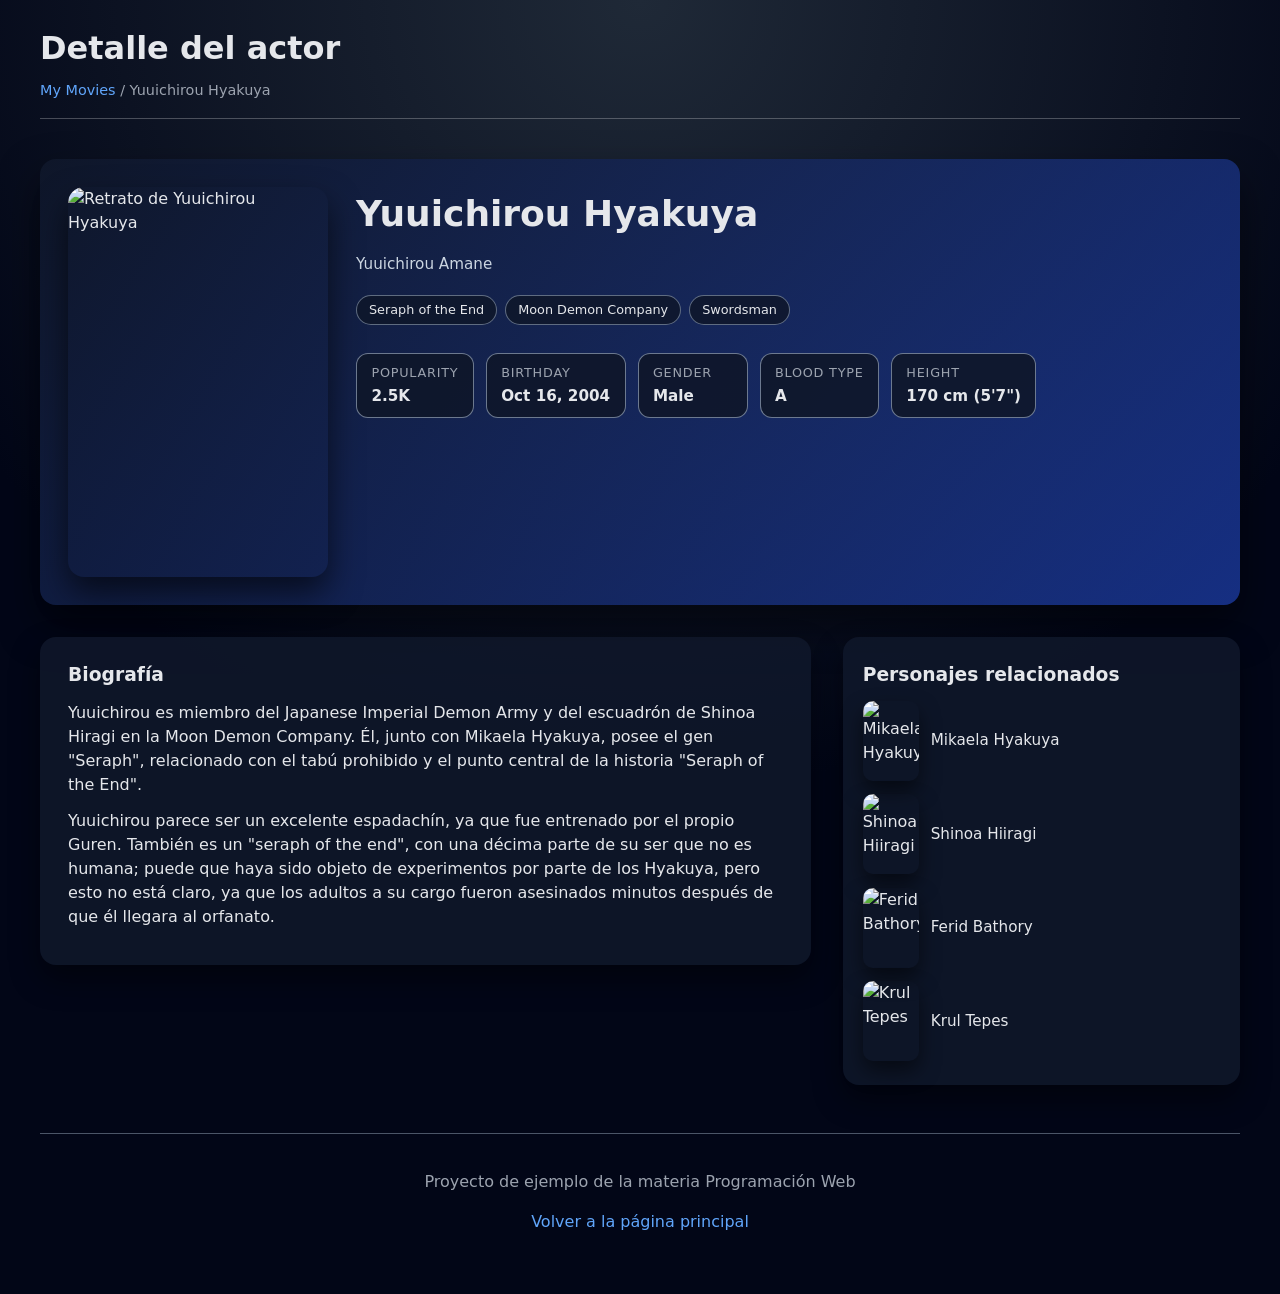
==== actor-yuuichirou.html @ bb5ec311 "Agregar Pagina Autor" ====
<!DOCTYPE html>
<html lang="es">
  <head>
    <meta charset="UTF-8">
    <meta name="viewport" content="width=device-width, initial-scale=1.0">
    <title>Detalle de actor - Yuuichirou Hyakuya</title>
    <link rel="stylesheet" href="css/actor.css">
  </head>
  <body>
    <header class="page-header">
      <h1>Detalle del actor</h1>
      <p class="breadcrumb">
        <a href="index.html">My Movies</a> / Yuuichirou Hyakuya
      </p>
    </header>

    <main class="actor-page">
      <section class="actor-hero">
        <div class="actor-main">
          <img
            class="actor-photo"
            src="https://s4.anilist.co/file/anilistcdn/character/large/b83015-XmUdY42WSKRG.png"
            alt="Retrato de Yuuichirou Hyakuya"
          >
          <div class="actor-info">
            <h2 class="actor-name">Yuuichirou Hyakuya</h2>
            <p class="actor-name-jp">Yuuichirou Amane</p>
            <div class="actor-tags">
              <span class="tag">Seraph of the End</span>
              <span class="tag">Moon Demon Company</span>
              <span class="tag">Swordsman</span>
            </div>

            <div class="actor-stats">
              <div class="stat-card">
                <p class="stat-label">Popularity</p>
                <p class="stat-value">2.5K</p>
              </div>
              <div class="stat-card">
                <p class="stat-label">Birthday</p>
                <p class="stat-value">Oct 16, 2004</p>
              </div>
              <div class="stat-card">
                <p class="stat-label">Gender</p>
                <p class="stat-value">Male</p>
              </div>
              <div class="stat-card">
                <p class="stat-label">Blood Type</p>
                <p class="stat-value">A</p>
              </div>
              <div class="stat-card">
                <p class="stat-label">Height</p>
                <p class="stat-value">170 cm (5'7")</p>
              </div>
            </div>
          </div>
        </div>
      </section>

      <section class="actor-content">
        <article class="actor-bio">
          <h3>Biografía</h3>
          <p>
            Yuuichirou es miembro del Japanese Imperial Demon Army y del escuadrón de Shinoa
            Hiragi en la Moon Demon Company. Él, junto con Mikaela Hyakuya, posee el gen
            &quot;Seraph&quot;, relacionado con el tabú prohibido y el punto central de la historia
            &quot;Seraph of the End&quot;.
          </p>
          <p>
            Yuuichirou parece ser un excelente espadachín, ya que fue entrenado por el propio
            Guren. También es un &quot;seraph of the end&quot;, con una décima parte de su ser que no
            es humana; puede que haya sido objeto de experimentos por parte de los Hyakuya, pero
            esto no está claro, ya que los adultos a su cargo fueron asesinados minutos después
            de que él llegara al orfanato.
          </p>
        </article>

        <aside class="related-characters">
          <h3>Personajes relacionados</h3>
          <div class="related-list">
            <div class="related-card">
              <img
                src="https://s4.anilist.co/file/anilistcdn/character/large/b87287-cBUVUJNbvfvT.png"
                alt="Mikaela Hyakuya"
              >
              <p class="related-name">Mikaela Hyakuya</p>
            </div>
            <div class="related-card">
              <img
                src="https://s4.anilist.co/file/anilistcdn/character/large/b83017-XXdnbunnBdTd.png"
                alt="Shinoa Hiiragi"
              >
              <p class="related-name">Shinoa Hiiragi</p>
            </div>
            <div class="related-card">
              <img
                src="https://s4.anilist.co/file/anilistcdn/character/large/b88990-GQCTvKZPTg3h.png"
                alt="Ferid Bathory"
              >
              <p class="related-name">Ferid Bathory</p>
            </div>
            <div class="related-card">
              <img
                src="https://s4.anilist.co/file/anilistcdn/character/large/b88899-ydsougsJFwCi.png"
                alt="Krul Tepes"
              >
              <p class="related-name">Krul Tepes</p>
            </div>
          </div>
        </aside>
      </section>
    </main>

    <footer class="page-footer">
      <p>Proyecto de ejemplo de la materia Programación Web</p>
      <p><a href="index.html">Volver a la página principal</a></p>
    </footer>
  </body>
</html>
---- css/actor.css ----
* {
  box-sizing: border-box;
}

body {
  margin: 0;
  min-height: 100vh;
  padding: 0 0.75rem 1.5rem;
  font-size: 1rem;
  line-height: 1.5;
  color: #e5e7eb;
  font-family: ui-sans-serif, system-ui, -apple-system, BlinkMacSystemFont,
    "Segoe UI", Roboto, "Helvetica Neue", Arial, "Noto Sans", sans-serif,
    "Apple Color Emoji", "Segoe UI Emoji", "Segoe UI Symbol", "Noto Color Emoji";
  background: radial-gradient(circle at top, #1f2937 0, #020617 55%);
  display: flex;
  flex-direction: column;
  align-items: center;
}

body > * {
  width: 100%;
  max-width: 1200px;
}

.page-header {
  text-align: left;
  border-bottom: 1px solid rgba(255, 255, 255, 0.25);
  margin-bottom: 1.5rem;
  padding: 1.5rem 0 1rem;
}

.page-header h1 {
  margin: 0 0 0.5rem;
}

.breadcrumb {
  margin: 0;
  font-size: 0.9rem;
  color: #9ca3af;
}

a {
  color: #60a5fa;
  text-decoration: none;
}

a:hover {
  text-decoration: underline;
}

.actor-page {
  display: flex;
  flex-direction: column;
  gap: 2rem;
  margin-top: 1rem;
}

.actor-hero {
  background: linear-gradient(
    135deg,
    rgba(15, 23, 42, 0.9),
    rgba(30, 64, 175, 0.7)
  );
  border-radius: 16px;
  padding: 1.75rem;
  box-shadow: 0 20px 40px rgba(0, 0, 0, 0.5);
}

.actor-main {
  display: flex;
  gap: 1.75rem;
  align-items: flex-start;
}

.actor-photo {
  width: 260px;
  height: 390px;
  object-fit: cover;
  border-radius: 16px;
  box-shadow: 0 16px 32px rgba(0, 0, 0, 0.6);
  flex-shrink: 0;
}

.actor-info {
  display: flex;
  flex-direction: column;
  gap: 0.75rem;
}

.actor-name {
  font-size: 2.25rem;
  margin: 0;
}

.actor-name-jp {
  margin: 0;
  font-size: 0.95rem;
  color: #cbd5e1;
}

.actor-tags {
  display: flex;
  flex-wrap: wrap;
  gap: 0.5rem;
  margin-top: 0.5rem;
}

.tag {
  padding: 0.25rem 0.75rem;
  border-radius: 999px;
  background: rgba(15, 23, 42, 0.85);
  border: 1px solid rgba(148, 163, 184, 0.6);
  font-size: 0.8rem;
}

.actor-stats {
  display: flex;
  flex-wrap: wrap;
  gap: 0.75rem;
  margin-top: 1rem;
}

.stat-card {
  min-width: 110px;
  padding: 0.6rem 0.9rem;
  border-radius: 12px;
  background: rgba(15, 23, 42, 0.9);
  border: 1px solid rgba(148, 163, 184, 0.7);
  display: flex;
  flex-direction: column;
  gap: 0.15rem;
}

.stat-label {
  margin: 0;
  font-size: 0.8rem;
  text-transform: uppercase;
  letter-spacing: 0.06em;
  color: #9ca3af;
}

.stat-value {
  margin: 0;
  font-size: 0.95rem;
  font-weight: 600;
}

.actor-content {
  display: flex;
  gap: 2rem;
  align-items: flex-start;
}

.actor-bio {
  flex: 2;
  padding: 1.5rem 1.75rem;
  border-radius: 16px;
  background: rgba(15, 23, 42, 0.9);
  box-shadow: 0 14px 30px rgba(0, 0, 0, 0.45);
}

.actor-bio h3 {
  margin-top: 0;
  margin-bottom: 0.75rem;
}

.actor-bio p {
  margin-top: 0;
  margin-bottom: 0.75rem;
  color: #e5e7eb;
}

.related-characters {
  flex: 1;
  padding: 1.5rem 1.25rem;
  border-radius: 16px;
  background: rgba(15, 23, 42, 0.9);
  box-shadow: 0 14px 30px rgba(0, 0, 0, 0.45);
}

.related-characters h3 {
  margin-top: 0;
  margin-bottom: 0.75rem;
}

.related-list {
  display: flex;
  flex-direction: column;
  gap: 0.85rem;
}

.related-card {
  display: flex;
  align-items: center;
  gap: 0.75rem;
}

.related-card img {
  width: 56px;
  height: 80px;
  object-fit: cover;
  border-radius: 10px;
  box-shadow: 0 10px 20px rgba(0, 0, 0, 0.5);
}

.related-name {
  margin: 0;
  font-size: 0.95rem;
}

.page-footer {
  border-top: 1px solid rgba(148, 163, 184, 0.5);
  margin-top: 3rem;
  padding-top: 1.25rem;
  padding-bottom: 1.25rem;
  text-align: center;
  color: #9ca3af;
}

@media (max-width: 900px) {
  .actor-main {
    flex-direction: column;
    align-items: center;
    text-align: center;
  }

  .actor-info {
    align-items: center;
  }

  .actor-stats {
    justify-content: center;
  }

  .actor-content {
    flex-direction: column;
  }
}
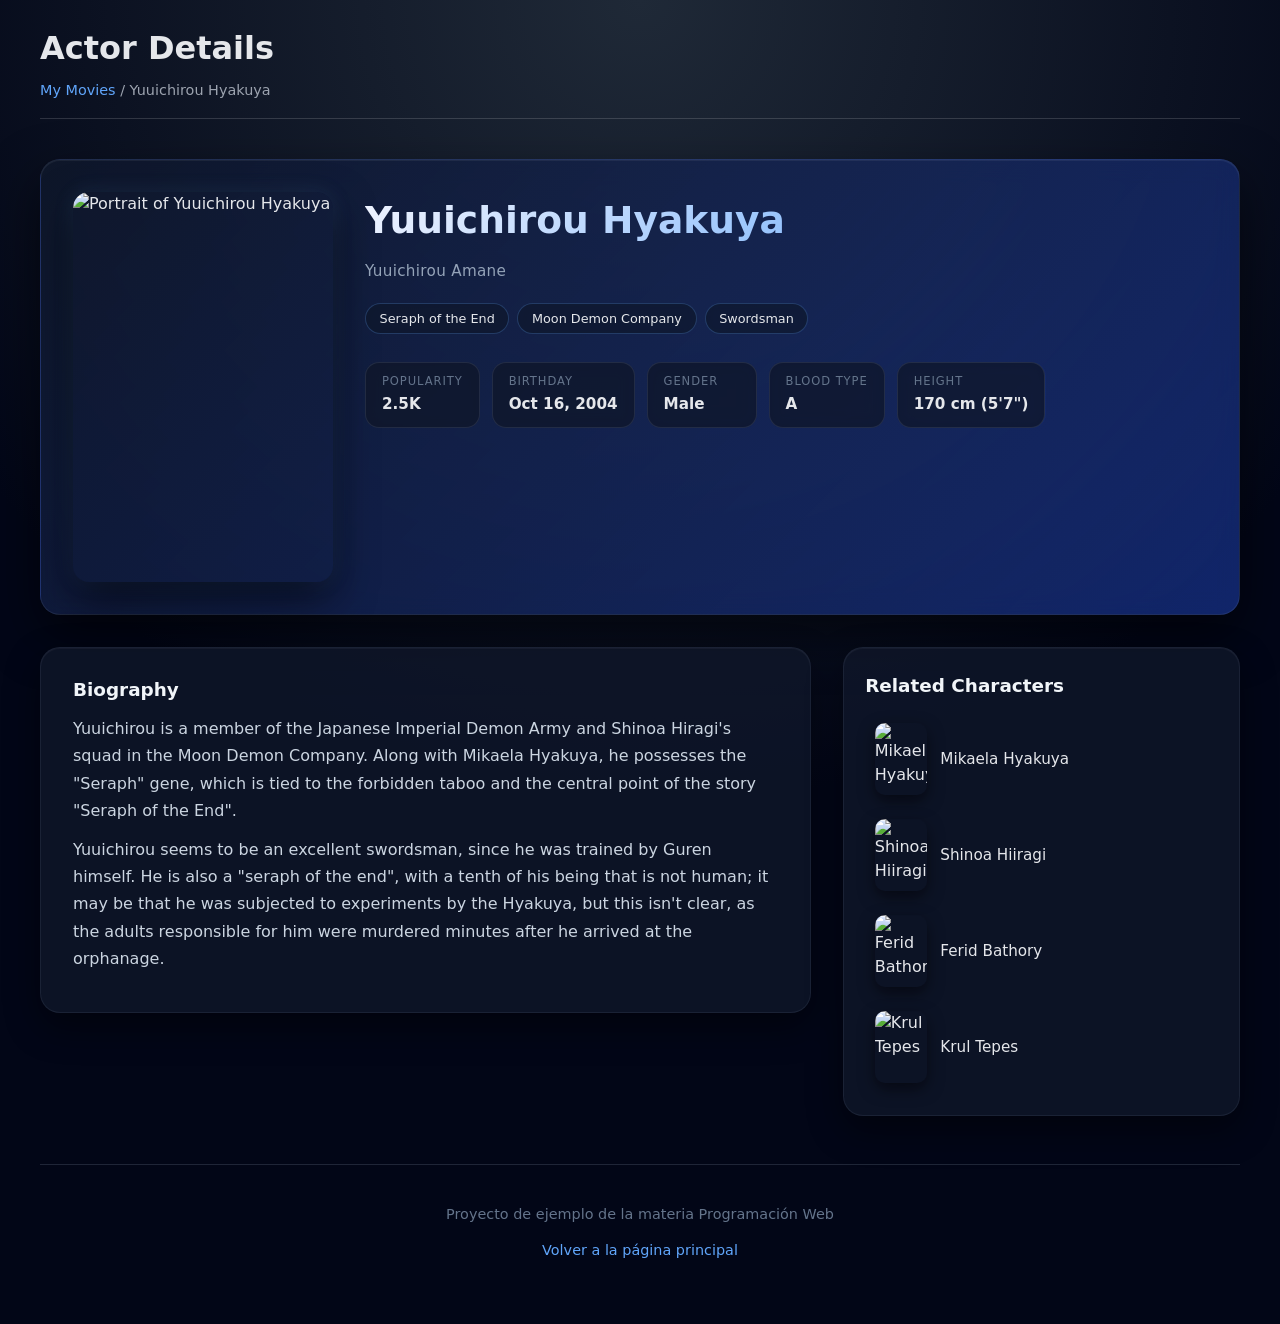
==== commit 78b70e0e: "Cambios pequenos de interfaz" ====
--- a/actor-yuuichirou.html
+++ b/actor-yuuichirou.html
@@ -1,14 +1,14 @@
 <!DOCTYPE html>
-<html lang="es">
+<html lang="en">
   <head>
     <meta charset="UTF-8">
     <meta name="viewport" content="width=device-width, initial-scale=1.0">
-    <title>Detalle de actor - Yuuichirou Hyakuya</title>
+    <title>Actor Details - Yuuichirou Hyakuya</title>
     <link rel="stylesheet" href="css/actor.css">
   </head>
   <body>
     <header class="page-header">
-      <h1>Detalle del actor</h1>
+      <h1>Actor Details</h1>
       <p class="breadcrumb">
         <a href="index.html">My Movies</a> / Yuuichirou Hyakuya
       </p>
@@ -20,7 +20,7 @@
           <img
             class="actor-photo"
             src="https://s4.anilist.co/file/anilistcdn/character/large/b83015-XmUdY42WSKRG.png"
-            alt="Retrato de Yuuichirou Hyakuya"
+            alt="Portrait of Yuuichirou Hyakuya"
           >
           <div class="actor-info">
             <h2 class="actor-name">Yuuichirou Hyakuya</h2>
@@ -59,24 +59,24 @@
 
       <section class="actor-content">
         <article class="actor-bio">
-          <h3>Biografía</h3>
+          <h3>Biography</h3>
           <p>
-            Yuuichirou es miembro del Japanese Imperial Demon Army y del escuadrón de Shinoa
-            Hiragi en la Moon Demon Company. Él, junto con Mikaela Hyakuya, posee el gen
-            &quot;Seraph&quot;, relacionado con el tabú prohibido y el punto central de la historia
-            &quot;Seraph of the End&quot;.
+            Yuuichirou is a member of the Japanese Imperial Demon Army and Shinoa
+            Hiragi's squad in the Moon Demon Company. Along with Mikaela Hyakuya, he
+            possesses the &quot;Seraph&quot; gene, which is tied to the forbidden taboo and the
+            central point of the story &quot;Seraph of the End&quot;.
           </p>
           <p>
-            Yuuichirou parece ser un excelente espadachín, ya que fue entrenado por el propio
-            Guren. También es un &quot;seraph of the end&quot;, con una décima parte de su ser que no
-            es humana; puede que haya sido objeto de experimentos por parte de los Hyakuya, pero
-            esto no está claro, ya que los adultos a su cargo fueron asesinados minutos después
-            de que él llegara al orfanato.
+            Yuuichirou seems to be an excellent swordsman, since he was trained by Guren
+            himself. He is also a &quot;seraph of the end&quot;, with a tenth of his being that is not
+            human; it may be that he was subjected to experiments by the Hyakuya, but
+            this isn't clear, as the adults responsible for him were murdered minutes after
+            he arrived at the orphanage.
           </p>
         </article>
 
         <aside class="related-characters">
-          <h3>Personajes relacionados</h3>
+          <h3>Related Characters</h3>
           <div class="related-list">
             <div class="related-card">
               <img
--- a/css/actor.css
+++ b/css/actor.css
@@ -1,5 +1,11 @@
 * {
   box-sizing: border-box;
+}
+
+/* ── Animación de entrada (Fade-in) ── */
+@keyframes fadeUp {
+  from { opacity: 0; transform: translateY(18px); }
+  to   { opacity: 1; transform: translateY(0); }
 }
 
 body {
@@ -23,11 +29,22 @@
   max-width: 1200px;
 }
 
+
+::-webkit-scrollbar { width: 8px; }
+::-webkit-scrollbar-track { background: transparent; }
+::-webkit-scrollbar-thumb {
+  background: rgba(96, 165, 250, 0.35);
+  border-radius: 999px;
+}
+::-webkit-scrollbar-thumb:hover { background: rgba(96, 165, 250, 0.55); }
+
+
 .page-header {
   text-align: left;
-  border-bottom: 1px solid rgba(255, 255, 255, 0.25);
+  border-bottom: 1px solid rgba(255, 255, 255, 0.15);
   margin-bottom: 1.5rem;
   padding: 1.5rem 0 1rem;
+  animation: fadeUp 0.5s ease both;
 }
 
 .page-header h1 {
@@ -43,9 +60,11 @@
 a {
   color: #60a5fa;
   text-decoration: none;
+  transition: color 0.2s;
 }
 
 a:hover {
+  color: #93bbfd;
   text-decoration: underline;
 }
 
@@ -59,27 +78,44 @@
 .actor-hero {
   background: linear-gradient(
     135deg,
-    rgba(15, 23, 42, 0.9),
-    rgba(30, 64, 175, 0.7)
+    rgba(15, 23, 42, 0.92),
+    rgba(30, 64, 175, 0.55)
   );
-  border-radius: 16px;
-  padding: 1.75rem;
-  box-shadow: 0 20px 40px rgba(0, 0, 0, 0.5);
+  backdrop-filter: blur(12px);
+  -webkit-backdrop-filter: blur(12px);
+  border: 1px solid rgba(148, 163, 184, 0.12);
+  border-radius: 20px;
+  padding: 2rem;
+  box-shadow:
+    0 20px 50px rgba(0, 0, 0, 0.55),
+    inset 0 1px 0 rgba(255, 255, 255, 0.06);
+  animation: fadeUp 0.6s ease both;
 }
 
 .actor-main {
   display: flex;
-  gap: 1.75rem;
+  gap: 2rem;
   align-items: flex-start;
 }
 
+/* ── Foto del actor ── */
 .actor-photo {
   width: 260px;
   height: 390px;
   object-fit: cover;
   border-radius: 16px;
-  box-shadow: 0 16px 32px rgba(0, 0, 0, 0.6);
+  box-shadow:
+    0 16px 40px rgba(0, 0, 0, 0.6),
+    0 0 20px rgba(96, 165, 250, 0.15);
   flex-shrink: 0;
+  transition: transform 0.35s ease, box-shadow 0.35s ease;
+}
+
+.actor-photo:hover {
+  transform: scale(1.03);
+  box-shadow:
+    0 20px 50px rgba(0, 0, 0, 0.65),
+    0 0 30px rgba(96, 165, 250, 0.25);
 }
 
 .actor-info {
@@ -89,14 +125,19 @@
 }
 
 .actor-name {
-  font-size: 2.25rem;
-  margin: 0;
+  font-size: 2.35rem;
+  margin: 0;
+  background: linear-gradient(135deg, #f0f4ff 0%, #60a5fa 100%);
+  -webkit-background-clip: text;
+  background-clip: text;
+  -webkit-text-fill-color: transparent;
 }
 
 .actor-name-jp {
   margin: 0;
   font-size: 0.95rem;
-  color: #cbd5e1;
+  color: #94a3b8;
+  letter-spacing: 0.02em;
 }
 
 .actor-tags {
@@ -107,13 +148,23 @@
 }
 
 .tag {
-  padding: 0.25rem 0.75rem;
+  padding: 0.3rem 0.85rem;
   border-radius: 999px;
-  background: rgba(15, 23, 42, 0.85);
-  border: 1px solid rgba(148, 163, 184, 0.6);
+  background: rgba(15, 23, 42, 0.7);
+  backdrop-filter: blur(6px);
+  border: 1px solid rgba(96, 165, 250, 0.25);
   font-size: 0.8rem;
-}
-
+  transition: background 0.25s, border-color 0.25s, transform 0.2s;
+  cursor: default;
+}
+
+.tag:hover {
+  background: rgba(96, 165, 250, 0.15);
+  border-color: rgba(96, 165, 250, 0.5);
+  transform: translateY(-2px);
+}
+
+/* ── Estadísticas ── */
 .actor-stats {
   display: flex;
   flex-wrap: wrap;
@@ -123,21 +174,30 @@
 
 .stat-card {
   min-width: 110px;
-  padding: 0.6rem 0.9rem;
-  border-radius: 12px;
-  background: rgba(15, 23, 42, 0.9);
-  border: 1px solid rgba(148, 163, 184, 0.7);
-  display: flex;
-  flex-direction: column;
-  gap: 0.15rem;
+  padding: 0.65rem 1rem;
+  border-radius: 14px;
+  background: rgba(15, 23, 42, 0.8);
+  backdrop-filter: blur(8px);
+  border: 1px solid rgba(148, 163, 184, 0.15);
+  display: flex;
+  flex-direction: column;
+  gap: 0.2rem;
+  transition: border-color 0.3s, box-shadow 0.3s, transform 0.25s;
+}
+
+.stat-card:hover {
+  border-color: rgba(96, 165, 250, 0.4);
+  box-shadow: 0 4px 20px rgba(96, 165, 250, 0.12);
+  transform: translateY(-2px);
 }
 
 .stat-label {
   margin: 0;
-  font-size: 0.8rem;
+  font-size: 0.72rem;
   text-transform: uppercase;
-  letter-spacing: 0.06em;
-  color: #9ca3af;
+  letter-spacing: 0.08em;
+  color: #64748b;
+  font-weight: 500;
 }
 
 .stat-value {
@@ -150,75 +210,111 @@
   display: flex;
   gap: 2rem;
   align-items: flex-start;
+  animation: fadeUp 0.7s 0.15s ease both;
 }
 
 .actor-bio {
   flex: 2;
-  padding: 1.5rem 1.75rem;
-  border-radius: 16px;
-  background: rgba(15, 23, 42, 0.9);
-  box-shadow: 0 14px 30px rgba(0, 0, 0, 0.45);
+  padding: 1.75rem 2rem;
+  border-radius: 20px;
+  background: rgba(15, 23, 42, 0.8);
+  backdrop-filter: blur(10px);
+  border: 1px solid rgba(148, 163, 184, 0.1);
+  box-shadow:
+    0 14px 35px rgba(0, 0, 0, 0.45),
+    inset 0 1px 0 rgba(255, 255, 255, 0.04);
 }
 
 .actor-bio h3 {
   margin-top: 0;
   margin-bottom: 0.75rem;
+  font-size: 1.15rem;
+  color: #f1f5f9;
 }
 
 .actor-bio p {
   margin-top: 0;
   margin-bottom: 0.75rem;
-  color: #e5e7eb;
+  color: #cbd5e1;
+  line-height: 1.7;
 }
 
 .related-characters {
   flex: 1;
-  padding: 1.5rem 1.25rem;
-  border-radius: 16px;
-  background: rgba(15, 23, 42, 0.9);
-  box-shadow: 0 14px 30px rgba(0, 0, 0, 0.45);
+  padding: 1.5rem 1.35rem;
+  border-radius: 20px;
+  background: rgba(15, 23, 42, 0.8);
+  backdrop-filter: blur(10px);
+  border: 1px solid rgba(148, 163, 184, 0.1);
+  box-shadow:
+    0 14px 35px rgba(0, 0, 0, 0.45),
+    inset 0 1px 0 rgba(255, 255, 255, 0.04);
 }
 
 .related-characters h3 {
   margin-top: 0;
-  margin-bottom: 0.75rem;
+  margin-bottom: 1rem;
+  font-size: 1.15rem;
+  color: #f1f5f9;
 }
 
 .related-list {
   display: flex;
   flex-direction: column;
+  gap: 0.5rem;
+}
+
+.related-card {
+  display: flex;
+  align-items: center;
   gap: 0.85rem;
-}
-
-.related-card {
-  display: flex;
-  align-items: center;
-  gap: 0.75rem;
+  padding: 0.5rem 0.6rem;
+  border-radius: 12px;
+  transition: background 0.25s, transform 0.25s;
+}
+
+.related-card:hover {
+  background: rgba(96, 165, 250, 0.08);
+  transform: translateX(4px);
 }
 
 .related-card img {
-  width: 56px;
-  height: 80px;
+  width: 52px;
+  height: 72px;
   object-fit: cover;
   border-radius: 10px;
-  box-shadow: 0 10px 20px rgba(0, 0, 0, 0.5);
+  box-shadow: 0 6px 16px rgba(0, 0, 0, 0.5);
+  transition: transform 0.3s, box-shadow 0.3s;
+}
+
+.related-card:hover img {
+  transform: scale(1.06);
+  box-shadow: 0 8px 20px rgba(0, 0, 0, 0.6);
 }
 
 .related-name {
   margin: 0;
   font-size: 0.95rem;
+  font-weight: 500;
 }
 
 .page-footer {
-  border-top: 1px solid rgba(148, 163, 184, 0.5);
+  border-top: 1px solid rgba(148, 163, 184, 0.2);
   margin-top: 3rem;
-  padding-top: 1.25rem;
-  padding-bottom: 1.25rem;
+  padding-top: 1.5rem;
+  padding-bottom: 1.5rem;
   text-align: center;
-  color: #9ca3af;
-}
-
+  color: #64748b;
+  font-size: 0.9rem;
+  animation: fadeUp 0.7s 0.3s ease both;
+}
+
+/* ── Responsividad ── */
 @media (max-width: 900px) {
+  .actor-hero {
+    padding: 1.5rem;
+  }
+
   .actor-main {
     flex-direction: column;
     align-items: center;
@@ -229,6 +325,10 @@
     align-items: center;
   }
 
+  .actor-tags {
+    justify-content: center;
+  }
+
   .actor-stats {
     justify-content: center;
   }
@@ -236,5 +336,10 @@
   .actor-content {
     flex-direction: column;
   }
-}
-
+
+  .actor-photo {
+    width: 200px;
+    height: 300px;
+  }
+}
+
